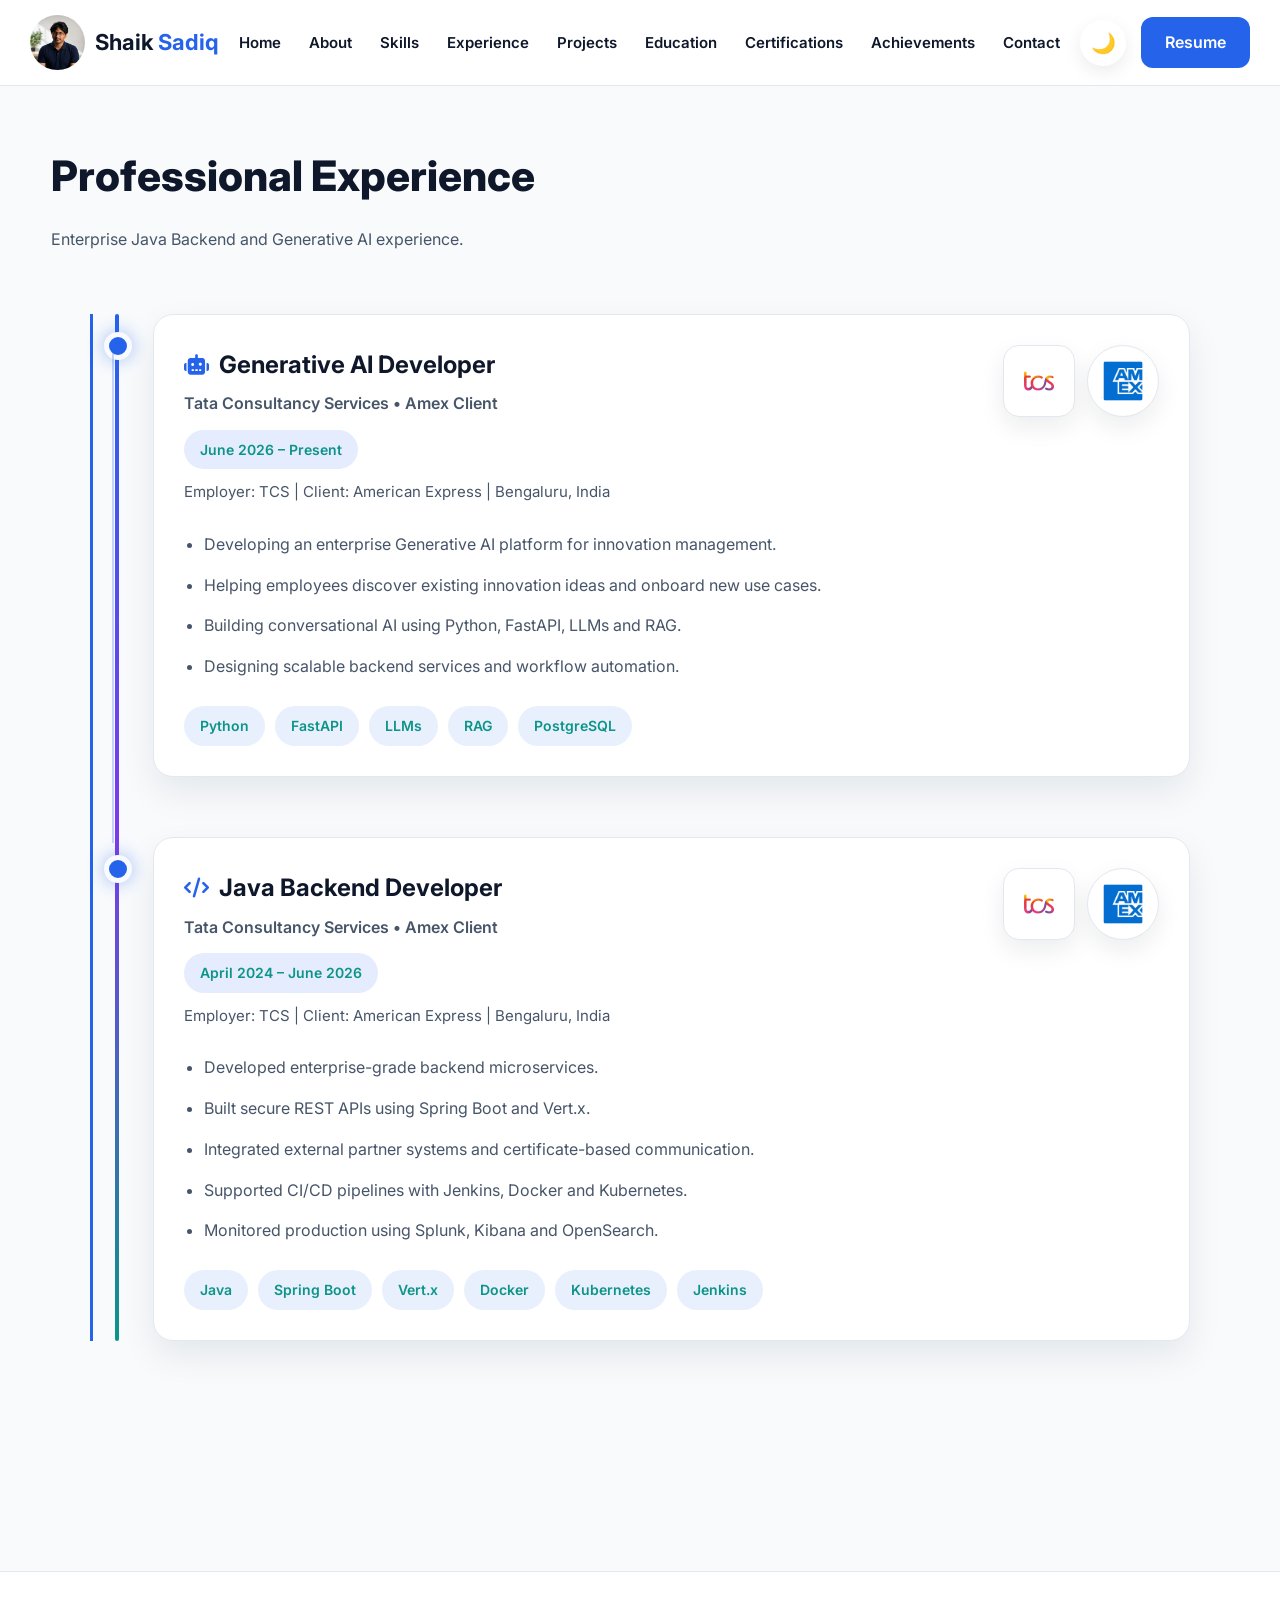
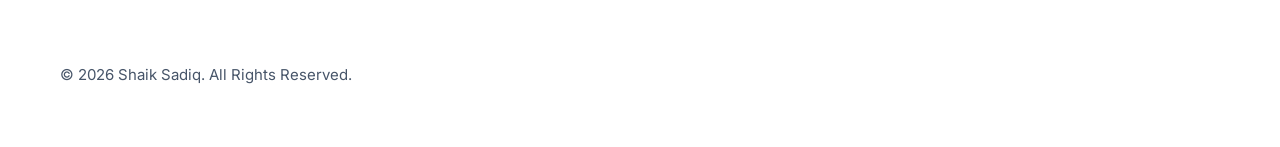
==== experience.html @ df725dfb "Add files via upload" ====
<!DOCTYPE html>
<html lang="en">
<head>
<meta charset="UTF-8">
<meta name="viewport" content="width=device-width, initial-scale=1.0">
<title>Experience | Shaik Sadiq</title>
<link rel="icon" type="image/svg+xml" href="assets/images/dev-favicon.svg">
<link rel="apple-touch-icon" href="assets/images/dev-favicon.svg">

<link rel="stylesheet" href="assets/css/style.css">
<link rel="stylesheet" href="assets/css/dark-theme.css">
<link rel="stylesheet" href="assets/css/light-theme.css">
<link rel="stylesheet" href="assets/css/navbar.css">
<link rel="stylesheet" href="assets/css/timeline.css">
<link rel="stylesheet" href="assets/css/footer.css">
<link rel="stylesheet" href="assets/css/buttons.css">
<link rel="stylesheet" href="assets/css/animations.css">
<link rel="stylesheet" href="assets/css/responsive.css">
<link rel="stylesheet" href="https://cdnjs.cloudflare.com/ajax/libs/font-awesome/6.7.2/css/all.min.css">
</head>
<body class="dark-theme">

<header>
<div class="nav-container">
<a href="index.html" class="logo">
<img src="assets/images/profile.png" alt="Shaik Sadiq">
<h2>Shaik <span>Sadiq</span></h2>
</a>

<ul class="nav-menu">
<li><a href="index.html">Home</a></li>
<li><a href="about.html">About</a></li>
<li><a href="skills.html">Skills</a></li>
<li><a href="experience.html" class="active">Experience</a></li>
<li><a href="projects.html">Projects</a></li>
<li><a href="education.html">Education</a></li>
<li><a href="certifications.html">Certifications</a></li>
<li><a href="achievements.html">Achievements</a></li>
<li><a href="contact.html">Contact</a></li>
</ul>

<div class="nav-right">
<button class="theme-toggle">☀️</button>
<a href="resume/Shaik_Sadiq_Resume.pdf" class="resume-btn">Resume</a>
<div class="menu-toggle"><i class="fa-solid fa-bars"></i></div>
</div>
</div>
</header>

<section style="padding-top:140px">
<div class="container">

<h1 class="section-title reveal">Professional Experience</h1>
<p class="section-subtitle reveal">Enterprise Java Backend and Generative AI experience.</p>

<div class="timeline">

<div class="timeline-item reveal">
<div class="timeline-card">

<div class="timeline-header">
<div>
<h2 class="timeline-title"><i class="fa-solid fa-robot"></i> Generative AI Developer</h2>
<p class="timeline-role">Tata Consultancy Services • Amex Client</p>
<span class="timeline-date">June 2026 – Present</span>
<p class="timeline-location">Employer: TCS | Client: American Express | Bengaluru, India</p>
</div>
<div class="timeline-logos">
<img src="assets/logos/tcs.png" class="timeline-logo" alt="TCS">
<img src="assets/logos/amex.png" class="timeline-logo timeline-logo--client" alt="American Express">
</div>
</div>

<div class="timeline-description">
<ul>
<li>Developing an enterprise Generative AI platform for innovation management.</li>
<li>Helping employees discover existing innovation ideas and onboard new use cases.</li>
<li>Building conversational AI using Python, FastAPI, LLMs and RAG.</li>
<li>Designing scalable backend services and workflow automation.</li>
</ul>
</div>

<div class="timeline-tech">
<span>Python</span><span>FastAPI</span><span>LLMs</span><span>RAG</span><span>PostgreSQL</span>
</div>

</div>
</div>

<div class="timeline-item reveal">
<div class="timeline-card">

<div class="timeline-header">
<div>
<h2 class="timeline-title"><i class="fa-solid fa-code"></i> Java Backend Developer</h2>
<p class="timeline-role">Tata Consultancy Services • Amex Client</p>
<span class="timeline-date">April 2024 – June 2026</span>
<p class="timeline-location">Employer: TCS | Client: American Express | Bengaluru, India</p>
</div>
<div class="timeline-logos">
<img src="assets/logos/tcs.png" class="timeline-logo" alt="TCS">
<img src="assets/logos/amex.png" class="timeline-logo timeline-logo--client" alt="American Express">
</div>
</div>

<div class="timeline-description">
<ul>
<li>Developed enterprise-grade backend microservices.</li>
<li>Built secure REST APIs using Spring Boot and Vert.x.</li>
<li>Integrated external partner systems and certificate-based communication.</li>
<li>Supported CI/CD pipelines with Jenkins, Docker and Kubernetes.</li>
<li>Monitored production using Splunk, Kibana and OpenSearch.</li>
</ul>
</div>

<div class="timeline-tech">
<span>Java</span><span>Spring Boot</span><span>Vert.x</span><span>Docker</span><span>Kubernetes</span><span>Jenkins</span>
</div>

</div>
</div>

</div>

</div>
</section>

<footer>
<div class="footer-container">
<div class="footer-bottom">
<p>© <span id="year"></span> Shaik Sadiq. All Rights Reserved.</p>
</div>
</div>
</footer>

<script src="assets/js/theme.js"></script>
<script src="assets/js/navbar.js"></script>
<script src="assets/js/animations.js"></script>
<script src="assets/js/script.js"></script>
</body>
</html>
---- assets/css/style.css ----
/* ==========================================================
   SHAIK SADIQ PORTFOLIO
   Main Stylesheet
   Author : Shaik Sadiq
========================================================== */

/* ===============================
   Google Fonts
================================== */
@import url('https://fonts.googleapis.com/css2?family=Inter:wght@300;400;500;600;700;800;900&display=swap');

/* ===============================
   Reset
================================== */

*{
    margin:0;
    padding:0;
    box-sizing:border-box;
}

html{
    scroll-behavior:smooth;
}

body{
    font-family:'Inter',sans-serif;
    background:#0f172a;
    color:#ffffff;
    line-height:1.7;
    transition:.4s ease;
}

/* ===============================
   Variables
================================== */

:root{

    --primary:#2563eb;
    --secondary:#7c3aed;
    --accent:#14b8a6;

    --bg:#0f172a;
    --bg2:#1e293b;
    --card:#1e293b;

    --white:#ffffff;
    --text:#cbd5e1;

    --border:#334155;

    --shadow:0 15px 35px rgba(0,0,0,.25);

    --radius:18px;

}

/* ===============================
   Scrollbar
================================== */

::-webkit-scrollbar{
    width:10px;
}

::-webkit-scrollbar-track{
    background:#111827;
}

::-webkit-scrollbar-thumb{
    background:var(--primary);
    border-radius:20px;
}

::-webkit-scrollbar-thumb:hover{
    background:#3b82f6;
}

/* ===============================
   Container
================================== */

.container{

    width:90%;
    max-width:1250px;
    margin:auto;

}

/* ===============================
   Section
================================== */

section{

    padding:90px 0;

}

.section-title{

    font-size:42px;
    font-weight:800;

    margin-bottom:15px;

    color:white;

}

.section-subtitle{

    color:var(--text);

    margin-bottom:45px;

}

/* ===============================
   Navbar
================================== */

header{

    position:fixed;

    width:100%;

    top:0;

    left:0;

    z-index:999;

    background:rgba(15,23,42,.85);

    backdrop-filter:blur(15px);

    border-bottom:1px solid rgba(255,255,255,.05);

}

nav{

    display:flex;

    justify-content:space-between;

    align-items:center;

    height:80px;

}

.logo{

    font-size:28px;

    font-weight:800;

    color:white;

}

.logo span{

    color:var(--primary);

}

nav ul{

    display:flex;

    list-style:none;

    gap:30px;

}

nav ul li a{

    color:white;

    text-decoration:none;

    font-weight:600;

    transition:.3s;

}

nav ul li a:hover{

    color:var(--primary);

}

/* ===============================
   Buttons
================================== */

.btn{

    display:inline-block;

    padding:14px 28px;

    background:var(--primary);

    color:white;

    text-decoration:none;

    border-radius:12px;

    transition:.35s;

    font-weight:600;

    cursor:pointer;

    border:none;

}

.btn:hover{

    transform:translateY(-4px);

    background:#1d4ed8;

    box-shadow:0 15px 35px rgba(37,99,235,.35);

}

.btn-outline{

    background:transparent;

    border:2px solid var(--primary);

}

.btn-outline:hover{

    background:var(--primary);

}

/* ===============================
   Hero
================================== */

/* Hero styles have been moved to assets/css/hero.css.
   This avoids duplicate .hero, .hero-image and .hero-text
   definitions overriding each other. */
/* ===============================
   Cards
================================== */

.grid{

    display:grid;

    grid-template-columns:repeat(auto-fit,minmax(280px,1fr));

    gap:30px;

}

.card{

    background:var(--card);

    padding:30px;

    border-radius:var(--radius);

    transition:.35s;

    border:1px solid rgba(255,255,255,.05);

}

.card:hover{

    transform:translateY(-10px);

    box-shadow:var(--shadow);

}

/* ===============================
   Skills
================================== */

.skill-card{

    text-align:center;

}

.skill-card img{

    width:65px;

    margin-bottom:18px;

}

.skill-card h3{

    margin-bottom:10px;

}

/* ===============================
   Timeline
================================== */

.timeline{

    border-left:3px solid var(--primary);

    padding-left:35px;

}

.timeline-item{

    margin-bottom:50px;

}

.timeline-item h3{

    margin-bottom:8px;

}

/* ===============================
   Forms
================================== */

input,
textarea{

    width:100%;

    padding:15px;

    border-radius:12px;

    border:1px solid var(--border);

    background:var(--bg2);

    color:white;

    margin-bottom:20px;

}

input:focus,
textarea:focus{

    outline:none;

    border-color:var(--primary);

}

/* ===============================
   Footer
================================== */

footer{

    background:#020617;

    text-align:center;

    padding:30px;

    color:var(--text);

}

/* ===============================
   Utility Classes
================================== */

.text-center{

    text-align:center;

}

.mt-20{

    margin-top:20px;

}

.mt-40{

    margin-top:40px;

}

.mb-20{

    margin-bottom:20px;

}

.mb-40{

    margin-bottom:40px;

}

/* ===============================
   Responsive
================================== */

@media(max-width:992px){

.hero{

flex-direction:column-reverse;

text-align:center;

padding-top:130px;

}

.hero-image img{

width:300px;

}

.hero-text h1{

font-size:46px;

}

nav ul{

gap:15px;

}

}

@media(max-width:768px){

.section-title{

font-size:34px;

}

.hero-text h1{

font-size:38px;

}

.hero-text h2{

font-size:22px;

}

nav{

flex-direction:column;

height:auto;

padding:15px;

}

nav ul{

margin-top:15px;

flex-wrap:wrap;

justify-content:center;

}

.btn{

display:block;

margin-bottom:15px;

text-align:center;

}

}
---- assets/css/dark-theme.css ----
/* ==========================================================
   DARK THEME
   File : dark-theme.css
========================================================== */

body.dark-theme {

    --primary: #3B82F6;
    --secondary: #8B5CF6;
    --accent: #14B8A6;

    --bg: #020617;
    --bg-secondary: #0F172A;
    --bg-tertiary: #1E293B;

    --card: #111827;
    --card-hover: #1E293B;

    --text: #F8FAFC;
    --text-light: #CBD5E1;
    --text-muted: #94A3B8;

    --border: #334155;

    --shadow: 0 15px 35px rgba(0,0,0,.45);

    --navbar: rgba(2,6,23,.92);

    background: var(--bg);
    color: var(--text);

    transition: background .4s ease,
                color .4s ease;
}

/* ===========================
   Header
=========================== */

body.dark-theme header{

    background:var(--navbar);

    border-bottom:1px solid rgba(255,255,255,.05);

}

/* ===========================
   Navigation
=========================== */

body.dark-theme nav a{

    color:var(--text);

}

body.dark-theme nav a:hover{

    color:var(--primary);

}

/* ===========================
   Hero
=========================== */

body.dark-theme .hero{

    background:
    radial-gradient(circle at top right,#1e3a8a22 0%,transparent 45%),
    radial-gradient(circle at bottom left,#7c3aed22 0%,transparent 40%),
    var(--bg);

}

body.dark-theme .hero h1{

    color:white;

}

body.dark-theme .hero h2{

    color:var(--primary);

}

body.dark-theme .hero p{

    color:var(--text-light);

}

/* ===========================
   Cards
=========================== */

body.dark-theme .card{

    background:var(--card);

    border:1px solid rgba(255,255,255,.05);

    box-shadow:var(--shadow);

}

body.dark-theme .card:hover{

    background:var(--card-hover);

    border-color:var(--primary);

}

/* ===========================
   Skills
=========================== */

body.dark-theme .skill-card{

    background:var(--card);

}

body.dark-theme .skill-card h3{

    color:white;

}

body.dark-theme .skill-card p{

    color:var(--text-light);

}

/* ===========================
   Timeline
=========================== */

body.dark-theme .timeline{

    border-left:3px solid var(--primary);

}

body.dark-theme .timeline-item{

    background:transparent;

}

body.dark-theme .timeline-item h3{

    color:white;

}

body.dark-theme .timeline-item span{

    color:var(--accent);

}

body.dark-theme .timeline-item p{

    color:var(--text-light);

}

/* ===========================
   Forms
=========================== */

body.dark-theme input,
body.dark-theme textarea{

    background:var(--bg-secondary);

    border:1px solid var(--border);

    color:white;

}

body.dark-theme input::placeholder,
body.dark-theme textarea::placeholder{

    color:var(--text-muted);

}

body.dark-theme input:focus,
body.dark-theme textarea:focus{

    border-color:var(--primary);

    box-shadow:0 0 15px rgba(59,130,246,.25);

}

/* ===========================
   Buttons
=========================== */

body.dark-theme .btn{

    background:var(--primary);

    color:white;

}

body.dark-theme .btn:hover{

    background:#2563EB;

}

body.dark-theme .btn-outline{

    background:transparent;

    border:2px solid var(--primary);

    color:white;

}

body.dark-theme .btn-outline:hover{

    background:var(--primary);

}

/* ===========================
   Footer
=========================== */

body.dark-theme footer{

    background:#010409;

    border-top:1px solid rgba(255,255,255,.05);

    color:var(--text-muted);

}

/* ===========================
   Scrollbar
=========================== */

body.dark-theme ::-webkit-scrollbar{

    width:10px;

}

body.dark-theme ::-webkit-scrollbar-track{

    background:#0F172A;

}

body.dark-theme ::-webkit-scrollbar-thumb{

    background:var(--primary);

    border-radius:20px;

}

body.dark-theme ::-webkit-scrollbar-thumb:hover{

    background:#60A5FA;

}

/* ===========================
   Selection
=========================== */

body.dark-theme ::selection{

    background:#2563EB;

    color:white;

}

/* ===========================
   Smooth Transitions
=========================== */

body.dark-theme,
body.dark-theme header,
body.dark-theme .card,
body.dark-theme footer,
body.dark-theme input,
body.dark-theme textarea,
body.dark-theme .btn{

    transition:all .35s ease;

}
---- assets/css/light-theme.css ----
/* ==========================================================
   LIGHT THEME
   File : light-theme.css
========================================================== */

body.light-theme {

    --primary: #2563EB;
    --secondary: #7C3AED;
    --accent: #0D9488;

    --bg: #F8FAFC;
    --bg-secondary: #FFFFFF;
    --bg-tertiary: #F1F5F9;

    --card: #FFFFFF;
    --card-hover: #F8FAFC;

    --text: #0F172A;
    --text-light: #475569;
    --text-muted: #64748B;

    --border: #E2E8F0;

    --shadow: 0 15px 35px rgba(15,23,42,.08);

    --navbar: rgba(255,255,255,.92);

    background: var(--bg);
    color: var(--text);

    transition: background .4s ease,
                color .4s ease;
}

/* ===========================
   Header
=========================== */

body.light-theme header{

    background: var(--navbar);

    backdrop-filter: blur(15px);

    border-bottom:1px solid var(--border);

}

/* ===========================
   Logo
=========================== */

body.light-theme .logo{

    color: var(--text);

}

body.light-theme .logo span{

    color: var(--primary);

}

/* ===========================
   Navigation
=========================== */

body.light-theme nav a{

    color: var(--text);

}

body.light-theme nav a:hover{

    color: var(--primary);

}

/* ===========================
   Hero
=========================== */

body.light-theme .hero{

    background:
    radial-gradient(circle at top right,#DBEAFE 0%,transparent 45%),
    radial-gradient(circle at bottom left,#EDE9FE 0%,transparent 40%),
    var(--bg);

}

body.light-theme .hero h1{

    color: var(--text);

}

body.light-theme .hero h2{

    color: var(--primary);

}

body.light-theme .hero p{

    color: var(--text-light);

}

/* ===========================
   Sections
=========================== */

body.light-theme section{

    background: transparent;

}

body.light-theme .section-title{

    color: var(--text);

}

body.light-theme .section-subtitle{

    color: var(--text-light);

}

/* ===========================
   Cards
=========================== */

body.light-theme .card{

    background: var(--card);

    border:1px solid var(--border);

    box-shadow: var(--shadow);

}

body.light-theme .card:hover{

    background: var(--card-hover);

    border-color: var(--primary);

    transform: translateY(-8px);

}

/* ===========================
   Skills
=========================== */

body.light-theme .skill-card{

    background: var(--card);

}

body.light-theme .skill-card h3{

    color: var(--text);

}

body.light-theme .skill-card p{

    color: var(--text-light);

}

/* ===========================
   Timeline
=========================== */

body.light-theme .timeline{

    border-left:3px solid var(--primary);

}

body.light-theme .timeline-item h3{

    color: var(--text);

}

body.light-theme .timeline-item span{

    color: var(--accent);

}

body.light-theme .timeline-item p{

    color: var(--text-light);

}

/* ===========================
   Buttons
=========================== */

body.light-theme .btn{

    background: var(--primary);

    color: white;

}

body.light-theme .btn:hover{

    background:#1D4ED8;

}

body.light-theme .btn-outline{

    background: transparent;

    border:2px solid var(--primary);

    color: var(--primary);

}

body.light-theme .btn-outline:hover{

    background: var(--primary);

    color: white;

}

/* ===========================
   Forms
=========================== */

body.light-theme input,
body.light-theme textarea{

    background:white;

    color: var(--text);

    border:1px solid var(--border);

}

body.light-theme input::placeholder,
body.light-theme textarea::placeholder{

    color: var(--text-muted);

}

body.light-theme input:focus,
body.light-theme textarea:focus{

    border-color: var(--primary);

    box-shadow:0 0 12px rgba(37,99,235,.15);

    outline:none;

}

/* ===========================
   Footer
=========================== */

body.light-theme footer{

    background:white;

    border-top:1px solid var(--border);

    color: var(--text-light);

}

/* ===========================
   Links
=========================== */

body.light-theme a{

    color: var(--primary);

}

body.light-theme a:hover{

    color:#1D4ED8;

}

/* ===========================
   Scrollbar
=========================== */

body.light-theme ::-webkit-scrollbar{

    width:10px;

}

body.light-theme ::-webkit-scrollbar-track{

    background:#E2E8F0;

}

body.light-theme ::-webkit-scrollbar-thumb{

    background: var(--primary);

    border-radius:20px;

}

body.light-theme ::-webkit-scrollbar-thumb:hover{

    background:#1D4ED8;

}

/* ===========================
   Selection
=========================== */

body.light-theme ::selection{

    background:#2563EB;

    color:white;

}

/* ===========================
   Smooth Transition
=========================== */

body.light-theme,
body.light-theme header,
body.light-theme .card,
body.light-theme footer,
body.light-theme .btn,
body.light-theme input,
body.light-theme textarea{

    transition: all .35s ease;

}
---- assets/css/navbar.css ----
/* ==========================================================
   NAVBAR.CSS
   Shaik Sadiq Portfolio
========================================================== */

/* ==========================
   Header
========================== */

header{

    position:fixed;

    top:0;
    left:0;

    width:100%;

    z-index:1000;

    background:rgba(15,23,42,.75);

    backdrop-filter:blur(18px);

    -webkit-backdrop-filter:blur(18px);

    border-bottom:1px solid rgba(255,255,255,.08);

    transition:.35s ease;

}

/* Added by JS while scrolling */

header.scrolled{

    background:rgba(2,6,23,.95);

    box-shadow:0 10px 25px rgba(0,0,0,.15);

}

/* ==========================
   Navigation Container
========================== */

.nav-container{
    max-width:1400px;
    margin:auto;
    display:flex;
    align-items:center;
    justify-content:space-between;
    gap:20px;
    padding:15px 30px;
}

/* ==========================
   Logo
========================== */

.logo{

    display:flex;

    align-items:center;

    gap:10px;

    text-decoration:none;

}

.logo img{

    width:55px;

    height:55px;

    border-radius:50%;

}

.logo h2{

    font-size:22px;

}

.logo span{

    color:var(--primary);

}

.logo:hover{

    transform:scale(1.03);

}

/* ==========================
   Navigation Menu
========================== */

.nav-menu{
    display:flex;
    align-items:center;
    gap:28px;
    list-style:none;
    margin-left:auto;
    flex-wrap:nowrap;
}

.nav-menu li{

    position:relative;

}

.nav-menu li a{

    color:var(--text);

    text-decoration:none;

    font-size:15px;

    font-weight:600;

    transition:.3s;

    padding:8px 0;

}

/* Hover */

.nav-menu li a:hover{

    color:var(--primary);

}

/* Animated Underline */

.nav-menu li a::after{

    content:"";

    position:absolute;

    left:0;

    bottom:-6px;

    width:0;

    height:3px;

    border-radius:10px;

    background:var(--primary);

    transition:.35s;

}

.nav-menu li a:hover::after,

.nav-menu li a.active::after{

    width:100%;

}

.nav-menu li a.active{

    color:var(--primary);

}

/* ==========================
   Right Side
========================== */

.nav-right{
    display:flex;
    align-items:center;
    gap:15px;
    flex-shrink:0;
}

/* ==========================
   Theme Button
========================== */

.theme-toggle{

    width:46px;

    height:46px;

    border-radius:50%;

    border:none;

    background:var(--card);

    color:var(--primary);

    cursor:pointer;

    font-size:20px;

    transition:.3s;

    box-shadow:0 6px 18px rgba(0,0,0,.08);

}

.theme-toggle:hover{

    transform:rotate(180deg);

    background:var(--primary);

    color:#fff;

}

/* ==========================
   Resume Button
========================== */

.resume-btn{

    display:inline-flex;

    align-items:center;

    justify-content:center;

    padding:12px 24px;

    border-radius:12px;

    background:#2563EB;

    color:#ffffff !important;

    text-decoration:none;

    font-weight:600;

    border:none;

}

.resume-btn:hover{

    background:#1D4ED8;

    color:#ffffff !important;

}

/* ==========================
   Mobile Menu Icon
========================== */

.menu-toggle{

    display:none;

    cursor:pointer;

    font-size:28px;

    color:var(--text);

    transition:transform .3s ease, color .3s ease;

}

.menu-toggle.active{

    color:var(--primary);

    transform:rotate(90deg);

}

/* ==========================
   Responsive
========================== */

@media(max-width:992px){

.nav-menu{

    position:fixed;

    top:80px;

    right:-100%;

    width:280px;

    height:calc(100vh - 80px);

    background:var(--card);

    flex-direction:column;

    justify-content:flex-start;

    align-items:flex-start;

    padding:40px 25px;

    gap:25px;

    transition:.4s ease;

    box-shadow:-10px 0 25px rgba(0,0,0,.15);

}

.nav-menu.active{

    right:0;

}

.menu-toggle{

    display:block;

}

.resume-btn{

    display:none;

}

}

/* ==========================
   Mobile Small Devices
========================== */

@media(max-width:576px){

.nav-container{

    padding:0 18px;

}

.logo h2{

    font-size:22px;

}

.logo img{

    width:40px;

    height:40px;

}

.theme-toggle{

    width:42px;

    height:42px;

}

}

/* ==========================
   Smooth Animation
========================== */

.nav-menu li,
.logo,
.resume-btn,
.theme-toggle{

    transition:all .3s ease;

}
---- assets/css/timeline.css ----
/* ==========================================================
   TIMELINE.CSS
   Shaik Sadiq Portfolio
========================================================== */

/* ===========================
   Timeline Container
=========================== */

.timeline {

    position: relative;

    max-width: 1100px;

    margin: 60px auto;

    padding-left: 60px;

}

/* Vertical Line */

.timeline::before {

    content: "";

    position: absolute;

    left: 22px;

    top: 0;

    width: 4px;

    height: 100%;

    background: linear-gradient(
        to bottom,
        var(--primary),
        var(--secondary),
        var(--accent)
    );

    border-radius: 20px;

}

/* ===========================
   Timeline Item
=========================== */

.timeline-item {

    position: relative;

    margin-bottom: 60px;

}

/* Timeline Circle */

.timeline-item::before {

    content: "";

    position: absolute;

    left: -49px;

    top: 18px;

    width: 18px;

    height: 18px;

    border-radius: 50%;

    background: var(--primary);

    border: 5px solid var(--bg);

    box-shadow: 0 0 18px rgba(37,99,235,.4);

}

/* ===========================
   Card
=========================== */

.timeline-card {

    background: var(--card);

    border: 1px solid var(--border);

    border-radius: 20px;

    padding: 30px;

    transition: .35s ease;

    box-shadow: var(--shadow);

}

.timeline-card:hover {

    transform: translateY(-8px);

    border-color: var(--primary);

}

/* ===========================
   Header
=========================== */

.timeline-header {

    display: flex;

    align-items: flex-start;
    justify-content: space-between;

    gap: 20px;

    margin-bottom: 20px;

}

/* Logos */

.timeline-logos {

    display: flex;

    align-items: center;

    gap: 12px;

    flex-wrap: wrap;

    justify-content: flex-end;

}

.timeline-logo {

    width: 72px;

    height: 72px;

    object-fit: contain;

    background: #fff;

    border-radius: 16px;

    padding: 10px;

    border: 1px solid var(--border);

    box-shadow: 0 10px 24px rgba(15, 23, 42, 0.08);

}

.timeline-logo--client {

    border-radius: 50%;

    padding: 8px;

}

/* Header Brand */

.timeline-header-brand {

    display: flex;
    align-items: center;
    gap: 16px;
    flex: 1;

}

.timeline-logo-badge {

    display: inline-flex;
    align-items: center;
    justify-content: center;

    width: 56px;
    height: 56px;

    border-radius: 16px;
    background: linear-gradient(135deg, var(--primary), var(--secondary));
    color: white;
    font-size: 24px;
    box-shadow: 0 10px 24px rgba(37, 99, 235, 0.18);
    flex-shrink: 0;

}

.timeline-header-content {

    display: flex;
    flex-direction: column;
    gap: 4px;

}

.timeline-badges {

    display: flex;
    flex-direction: column;
    align-items: flex-end;
    gap: 8px;
    flex-shrink: 0;

}

.timeline-stat {

    display: inline-block;
    padding: 8px 12px;
    border-radius: 999px;
    background: rgba(148, 163, 184, 0.16);
    color: var(--text-light);
    font-size: 13px;
    font-weight: 600;

}

.timeline-stat--highlight {

    background: rgba(37, 99, 235, 0.14);
    color: var(--primary);
    font-weight: 700;

}

/* Title */

.timeline-title {

    display: flex;
    align-items: center;
    gap: 10px;

    font-size: 24px;

    font-weight: 700;

    color: var(--text);

}

.timeline-title i {

    color: var(--primary);

    font-size: 20px;

}

/* Role */

.timeline-role {

    color: var(--primary);

    font-weight: 600;

    margin-top: 5px;

}

/* Duration */

.timeline-date {

    display: inline-block;

    margin-top: 12px;

    padding: 8px 16px;

    border-radius: 30px;

    background: rgba(37,99,235,.12);

    color: var(--primary);

    font-size: 14px;

    font-weight: 600;

}

/* Location */

.timeline-location {

    margin-top: 10px;

    color: var(--text-light);

    font-size: 15px;

}

/* ===========================
   Description
=========================== */

.timeline-description {

    margin-top: 25px;

}

.timeline-description ul {

    padding-left: 20px;

}

.timeline-description li {

    margin-bottom: 12px;

    color: var(--text-light);

    line-height: 1.8;

}

/* ===========================
   Technologies
=========================== */

.timeline-tech {

    display: flex;

    flex-wrap: wrap;

    gap: 10px;

    margin-top: 25px;

}

.timeline-tech span {

    padding: 8px 16px;

    border-radius: 50px;

    background: rgba(37,99,235,.10);

    color: var(--primary);

    font-size: 14px;

    font-weight: 600;

}

/* ===========================
   Achievement Badge
=========================== */

.timeline-badge {

    display: inline-block;

    margin-top: 20px;

    padding: 10px 18px;

    background: linear-gradient(
        90deg,
        var(--primary),
        var(--secondary)
    );

    color: white;

    border-radius: 30px;

    font-size: 14px;

    font-weight: 600;

}

/* ===========================
   Connector Animation
=========================== */

.timeline-item::after {

    content: "";

    position: absolute;

    left: -41px;

    top: 36px;

    width: 2px;

    height: calc(100% + 30px);

    background: rgba(37,99,235,.25);

}

.timeline-item:last-child::after {

    display: none;

}

/* ===========================
   Hover Animation
=========================== */

.timeline-card:hover .timeline-logo {

    transform: scale(1.08);

    transition: .3s;

}

/* ===========================
   Fade Animation
=========================== */

.timeline-item {

    animation: timelineFade .8s ease;

}

@keyframes timelineFade {

    from {

        opacity: 0;

        transform: translateY(50px);

    }

    to {

        opacity: 1;

        transform: translateY(0);

    }

}

/* ===========================
   Responsive
=========================== */

@media(max-width:992px){

.timeline{

padding-left:45px;

}

.timeline-header{

flex-direction:column;

align-items:flex-start;

}

.timeline-logo{

width:60px;

height:60px;

}

}

@media(max-width:768px){

.timeline{

padding-left:35px;

}

.timeline::before{

left:14px;

}

.timeline-item::before{

left:-28px;

}

.timeline-item::after{

left:-20px;

}

.timeline-card{

padding:22px;

}

.timeline-title{

font-size:20px;

}

.timeline-tech{

justify-content:flex-start;

}

}

@media(max-width:480px){

.timeline{

padding-left:25px;

}

.timeline::before{

left:10px;

}

.timeline-item::before{

left:-22px;

width:15px;

height:15px;

}

.timeline-item::after{

left:-15px;

}

.timeline-card{

padding:18px;

}

.timeline-logo{

width:50px;

height:50px;

}

.timeline-title{

font-size:18px;

}

.timeline-date{

font-size:13px;

}

.timeline-tech span{

font-size:12px;

padding:6px 12px;

}

}
---- assets/css/footer.css ----
/* ==========================================================
   FOOTER.CSS
   Shaik Sadiq Portfolio
========================================================== */

/* ===========================
   Footer
=========================== */

footer{

    background:var(--bg-secondary);

    border-top:1px solid var(--border);

    margin-top:80px;

}

/* ===========================
   Container
=========================== */

.footer-container{

    max-width:1300px;

    margin:auto;

    padding:60px 30px 30px;

}

/* ===========================
   Grid
=========================== */

.footer-grid{

    display:grid;

    grid-template-columns:2fr 1fr 1fr 1.5fr;

    gap:40px;

}

/* ===========================
   Logo
=========================== */

.footer-logo{

    font-size:30px;

    font-weight:800;

    color:var(--text);

    margin-bottom:18px;

}

.footer-logo span{

    color:var(--primary);

}

.footer-description{

    color:var(--text-light);

    line-height:1.8;

    margin-bottom:25px;

}

/* ===========================
   Headings
=========================== */

.footer-title{

    font-size:20px;

    color:var(--text);

    margin-bottom:22px;

    font-weight:700;

}

/* ===========================
   Links
=========================== */

.footer-links{

    list-style:none;

}

.footer-links li{

    margin-bottom:14px;

}

.footer-links li a{

    color:var(--text-light);

    text-decoration:none;

    transition:.3s;

}

.footer-links li a:hover{

    color:var(--primary);

    padding-left:8px;

}

/* ===========================
   Contact
=========================== */

.footer-contact{

    list-style:none;

}

.footer-contact li{

    display:flex;

    align-items:center;

    gap:12px;

    margin-bottom:16px;

    color:var(--text-light);

}

.footer-contact i{

    color:var(--primary);

    font-size:18px;

}

/* ===========================
   Social Icons
=========================== */

.footer-social{

    display:flex;

    gap:15px;

    margin-top:20px;

}

.footer-social a{

    width:46px;

    height:46px;

    display:flex;

    align-items:center;

    justify-content:center;

    text-decoration:none;

    border-radius:50%;

    background:var(--card);

    color:var(--primary);

    transition:.35s;

    font-size:18px;

    border:1px solid var(--border);

}

.footer-social a:hover{

    background:var(--primary);

    color:#fff;

    transform:translateY(-6px);

    box-shadow:0 10px 20px rgba(37,99,235,.30);

}

/* ===========================
   Divider
=========================== */

.footer-divider{

    margin:45px 0 25px;

    border-top:1px solid var(--border);

}

/* ===========================
   Bottom
=========================== */

.footer-bottom{

    display:flex;

    justify-content:space-between;

    align-items:center;

    flex-wrap:wrap;

    gap:15px;

}

.footer-bottom p{

    color:var(--text-light);

    font-size:15px;

}

/* ===========================
   Footer Buttons
=========================== */

.footer-bottom a{

    color:var(--primary);

    text-decoration:none;

    font-weight:600;

}

.footer-bottom a:hover{

    text-decoration:underline;

}

/* ===========================
   Back To Top
=========================== */

.back-to-top{

    position:fixed;

    right:30px;

    bottom:30px;

    width:52px;

    height:52px;

    display:flex;

    align-items:center;

    justify-content:center;

    border-radius:50%;

    background:var(--primary);

    color:#fff;

    text-decoration:none;

    font-size:22px;

    box-shadow:0 10px 25px rgba(37,99,235,.30);

    transition:.35s;

    z-index:999;

}

.back-to-top:hover{

    transform:translateY(-6px);

    background:#1D4ED8;

}

/* ===========================
   Newsletter (Optional)
=========================== */

.footer-newsletter{

    display:flex;

    margin-top:15px;

}

.footer-newsletter input{

    flex:1;

    padding:12px;

    border:1px solid var(--border);

    border-radius:8px 0 0 8px;

    background:var(--card);

    color:var(--text);

}

.footer-newsletter button{

    border:none;

    background:var(--primary);

    color:#fff;

    padding:0 20px;

    cursor:pointer;

    border-radius:0 8px 8px 0;

    transition:.3s;

}

.footer-newsletter button:hover{

    background:#1D4ED8;

}

/* ===========================
   Responsive
=========================== */

@media(max-width:992px){

.footer-grid{

grid-template-columns:repeat(2,1fr);

}

}

@media(max-width:768px){

.footer-grid{

grid-template-columns:1fr;

text-align:center;

}

.footer-social{

justify-content:center;

}

.footer-contact li{

justify-content:center;

}

.footer-bottom{

flex-direction:column;

text-align:center;

}

.back-to-top{

right:20px;

bottom:20px;

width:48px;

height:48px;

}

}

@media(max-width:480px){

.footer-container{

padding:50px 20px 25px;

}

.footer-logo{

font-size:24px;

}

.footer-title{

font-size:18px;

}

.footer-description{

font-size:15px;

}

}
---- assets/css/buttons.css ----
/* ==========================================================
   BUTTONS.CSS
   Shaik Sadiq Portfolio
========================================================== */

/* ==============================
   Common Button
================================ */

.btn{

    display:inline-flex;

    align-items:center;

    justify-content:center;

    gap:10px;

    padding:14px 30px;

    border:none;

    border-radius:12px;

    cursor:pointer;

    text-decoration:none;

    font-size:16px;

    font-weight:600;

    transition:all .35s ease;

    overflow:hidden;

    position:relative;

}

/* ==============================
   Primary Button
================================ */

.btn-primary{

    background:var(--primary);

    color:#fff;

}

.btn-primary:hover{

    background:#1D4ED8;

    transform:translateY(-4px);

    box-shadow:0 15px 35px rgba(37,99,235,.35);

}

/* ==============================
   Secondary Button
================================ */

.btn-secondary{

    background:var(--secondary);

    color:#fff;

}

.btn-secondary:hover{

    background:#6D28D9;

    transform:translateY(-4px);

}

/* ==============================
   Outline Button
================================ */

.btn-outline{

    background:transparent;

    color:var(--primary);

    border:2px solid var(--primary);

}

.btn-outline:hover{

    background:var(--primary);

    color:#fff;

}

/* ==============================
   Ghost Button
================================ */

.btn-ghost{

    background:transparent;

    color:var(--text);

}

.btn-ghost:hover{

    background:rgba(37,99,235,.10);

}

/* ==============================
   Success Button
================================ */

.btn-success{

    background:#16A34A;

    color:#fff;

}

.btn-success:hover{

    background:#15803D;

}

/* ==============================
   Danger Button
================================ */

.btn-danger{

    background:#DC2626;

    color:#fff;

}

.btn-danger:hover{

    background:#B91C1C;

}

/* ==============================
   Download Button
================================ */

.btn-download{

    background:linear-gradient(
        135deg,
        var(--primary),
        var(--secondary)
    );

    color:#fff;

}

.btn-download:hover{

    transform:translateY(-5px);

    box-shadow:0 18px 35px rgba(37,99,235,.30);

}

/* ==============================
   Hire Me Button
================================ */

.btn-hire{

    background:#14B8A6;

    color:#fff;

}

.btn-hire:hover{

    background:#0D9488;

}

/* ==============================
   Small Button
================================ */

.btn-sm{

    padding:10px 18px;

    font-size:14px;

}

/* ==============================
   Large Button
================================ */

.btn-lg{

    padding:18px 38px;

    font-size:18px;

}

/* ==============================
   Rounded Button
================================ */

.btn-round{

    border-radius:50px;

}

/* ==============================
   Icon Button
================================ */

.btn-icon{

    width:55px;

    height:55px;

    padding:0;

    border-radius:50%;

    font-size:20px;

}

/* ==============================
   Ripple Effect
================================ */

.btn::after{

    content:"";

    position:absolute;

    left:50%;

    top:50%;

    width:0;

    height:0;

    border-radius:50%;

    background:rgba(255,255,255,.25);

    transform:translate(-50%,-50%);

    transition:.6s;

}

.btn:hover::after{

    width:320px;

    height:320px;

}

/* ==============================
   Shine Effect
================================ */

.btn::before{

    content:"";

    position:absolute;

    top:0;

    left:-120%;

    width:50%;

    height:100%;

    background:rgba(255,255,255,.25);

    transform:skewX(-25deg);

}

.btn:hover::before{

    animation:shine .8s;

}

@keyframes shine{

    100%{

        left:150%;

    }

}

/* ==============================
   Disabled
================================ */

.btn:disabled{

    opacity:.6;

    cursor:not-allowed;

    transform:none;

    box-shadow:none;

}

/* ==============================
   Button Group
================================ */

.button-group{

    display:flex;

    gap:18px;

    flex-wrap:wrap;

}

/* ==============================
   Full Width Button
================================ */

.btn-block{

    width:100%;

}

/* ==============================
   Loading Button
================================ */

.btn-loading{

    pointer-events:none;

    opacity:.8;

}

.btn-loading::before{

    content:"";

    width:18px;

    height:18px;

    border:2px solid rgba(255,255,255,.4);

    border-top:2px solid #fff;

    border-radius:50%;

    animation:spin 1s linear infinite;

}

@keyframes spin{

    from{

        transform:rotate(0deg);

    }

    to{

        transform:rotate(360deg);

    }

}

/* ==============================
   Floating Action Button
================================ */

.fab{

    position:fixed;

    right:30px;

    bottom:30px;

    width:60px;

    height:60px;

    border-radius:50%;

    background:var(--primary);

    color:#fff;

    display:flex;

    align-items:center;

    justify-content:center;

    text-decoration:none;

    font-size:24px;

    box-shadow:0 12px 30px rgba(37,99,235,.35);

    transition:.35s;

    z-index:999;

}

.fab:hover{

    transform:translateY(-6px) rotate(15deg);

}

/* ==============================
   Responsive
================================ */

@media(max-width:768px){

.button-group{

    flex-direction:column;

}

.btn{

    width:100%;

}

.btn-icon{

    width:50px;

    height:50px;

}

.fab{

    position:fixed;

    right:30px;

    bottom:80px;

    width:60px;

    height:60px;

    z-index:999;

}

}
---- assets/css/animations.css ----
/* ==========================================================
   ANIMATIONS.CSS
   Shaik Sadiq Portfolio
========================================================== */

/* ==========================================
   Fade Animations
========================================== */

.fade-in{
    animation:fadeIn .8s ease forwards;
}

.fade-up{
    animation:fadeUp .8s ease forwards;
}

.fade-down{
    animation:fadeDown .8s ease forwards;
}

.fade-left{
    animation:fadeLeft .8s ease forwards;
}

.fade-right{
    animation:fadeRight .8s ease forwards;
}

@keyframes fadeIn{

    from{
        opacity:0;
    }

    to{
        opacity:1;
    }

}

@keyframes fadeUp{

    from{
        opacity:0;
        transform:translateY(60px);
    }

    to{
        opacity:1;
        transform:translateY(0);
    }

}

@keyframes fadeDown{

    from{
        opacity:0;
        transform:translateY(-60px);
    }

    to{
        opacity:1;
        transform:translateY(0);
    }

}

@keyframes fadeLeft{

    from{
        opacity:0;
        transform:translateX(-60px);
    }

    to{
        opacity:1;
        transform:translateX(0);
    }

}

@keyframes fadeRight{

    from{
        opacity:0;
        transform:translateX(60px);
    }

    to{
        opacity:1;
        transform:translateX(0);
    }

}

/* ==========================================
   Zoom
========================================== */

.zoom-in{

    animation:zoomIn .7s ease forwards;

}

.zoom-out{

    animation:zoomOut .7s ease forwards;

}

@keyframes zoomIn{

from{

opacity:0;

transform:scale(.7);

}

to{

opacity:1;

transform:scale(1);

}

}

@keyframes zoomOut{

from{

opacity:0;

transform:scale(1.2);

}

to{

opacity:1;

transform:scale(1);

}

}

/* ==========================================
   Floating
========================================== */

.float{

animation:float 4s ease-in-out infinite;

}

@keyframes float{

0%{

transform:translateY(0);

}

50%{

transform:translateY(-15px);

}

100%{

transform:translateY(0);

}

}

/* ==========================================
   Bounce
========================================== */

.bounce{

animation:bounce 2s infinite;

}

@keyframes bounce{

0%,20%,50%,80%,100%{

transform:translateY(0);

}

40%{

transform:translateY(-15px);

}

60%{

transform:translateY(-8px);

}

}

/* ==========================================
   Pulse
========================================== */

.pulse{

animation:pulse 2s infinite;

}

@keyframes pulse{

0%{

transform:scale(1);

}

50%{

transform:scale(1.08);

}

100%{

transform:scale(1);

}

}

/* ==========================================
   Glow
========================================== */

.glow{

animation:glow 2.5s infinite;

}

@keyframes glow{

0%{

box-shadow:0 0 0 rgba(37,99,235,.25);

}

50%{

box-shadow:
0 0 20px rgba(37,99,235,.55),
0 0 40px rgba(37,99,235,.30);

}

100%{

box-shadow:0 0 0 rgba(37,99,235,.25);

}

}

/* ==========================================
   Rotate
========================================== */

.rotate{

animation:rotate 15s linear infinite;

}

@keyframes rotate{

from{

transform:rotate(0deg);

}

to{

transform:rotate(360deg);

}

}

/* ==========================================
   Shake
========================================== */

.shake:hover{

animation:shake .5s;

}

@keyframes shake{

0%{transform:translateX(0);}

20%{transform:translateX(-5px);}

40%{transform:translateX(5px);}

60%{transform:translateX(-5px);}

80%{transform:translateX(5px);}

100%{transform:translateX(0);}

}

/* ==========================================
   Flip
========================================== */

.flip:hover{

animation:flip .8s;

}

@keyframes flip{

from{

transform:rotateY(0deg);

}

to{

transform:rotateY(360deg);

}

}

/* ==========================================
   Gradient Animation
========================================== */

.gradient-text{

background:linear-gradient(
90deg,
#2563EB,
#7C3AED,
#14B8A6,
#2563EB
);

background-size:300%;

-webkit-background-clip:text;

-webkit-text-fill-color:transparent;

animation:gradientMove 6s linear infinite;

}

@keyframes gradientMove{

0%{

background-position:0%;

}

100%{

background-position:300%;

}

}

/* ==========================================
   Typing Cursor
========================================== */

.typing{

overflow:hidden;

white-space:nowrap;

border-right:3px solid var(--primary);

animation:

typing 4s steps(35,end),

cursor .8s infinite;

}

@keyframes typing{

from{

width:0;

}

to{

width:100%;

}

}

@keyframes cursor{

50%{

border-color:transparent;

}

}

/* ==========================================
   Ripple Effect
========================================== */

.ripple{

position:relative;

overflow:hidden;

}

.ripple::after{

content:"";

position:absolute;

left:50%;

top:50%;

width:0;

height:0;

background:rgba(255,255,255,.25);

border-radius:50%;

transform:translate(-50%,-50%);

transition:.6s;

}

.ripple:hover::after{

width:350px;

height:350px;

}

/* ==========================================
   Card Hover
========================================== */

.card-hover{

transition:.35s ease;

}

.card-hover:hover{

transform:translateY(-12px);

box-shadow:0 25px 45px rgba(0,0,0,.18);

}

/* ==========================================
   Image Hover
========================================== */

.image-hover{

overflow:hidden;

border-radius:20px;

}

.image-hover img{

transition:.5s;

}

.image-hover:hover img{

transform:scale(1.08);

}

/* ==========================================
   Social Icons
========================================== */

.social-hover{

transition:.3s;

}

.social-hover:hover{

transform:translateY(-6px) scale(1.15);

}

/* ==========================================
   Button Hover
========================================== */

.btn-animate{

transition:.35s;

}

.btn-animate:hover{

transform:translateY(-4px);

box-shadow:0 15px 30px rgba(37,99,235,.35);

}

/* ==========================================
   Scroll Reveal Helper
========================================== */

.reveal{

opacity:0;

transform:translateY(60px);

transition:1s;

}

.reveal.active{

opacity:1;

transform:translateY(0);

}

/* ==========================================
   Delays
========================================== */

.delay-1{
animation-delay:.2s;
}

.delay-2{
animation-delay:.4s;
}

.delay-3{
animation-delay:.6s;
}

.delay-4{
animation-delay:.8s;
}

.delay-5{
animation-delay:1s;
}

/* ==========================================
   Smooth Transition
========================================== */

*{

transition:

background-color .35s ease,

color .35s ease,

border-color .35s ease,

box-shadow .35s ease,

transform .35s ease;

}
---- assets/css/responsive.css ----
/* ==========================================================
   RESPONSIVE.CSS
   Shaik Sadiq Portfolio
========================================================== */

/* ==========================================================
   Large Laptop (1400px)
========================================================== */

@media screen and (max-width:1400px){

.container{
    width:92%;
}

.hero h1{
    font-size:60px;
}

.hero-image img{
    width:380px;
}

}

/* ==========================================================
   Laptop (1200px)
========================================================== */

@media screen and (max-width:1200px){

.container{
    width:94%;
}

.hero{
    gap:50px;
}

.hero h1{
    font-size:52px;
}

.section-title{
    font-size:40px;
}

.cards-grid{
    grid-template-columns:repeat(2,1fr);
}

.footer-grid{
    grid-template-columns:repeat(2,1fr);
}

}

/* ==========================================================
   Tablet Landscape (992px)
========================================================== */

@media screen and (max-width:992px){

section{
    padding:70px 0;
}

/* Hero */

.hero{

    flex-direction:column-reverse;

    text-align:center;

    padding-top:130px;

}

.hero-content{

    width:100%;

}

.hero-image{

    width:100%;

    justify-content:center;

}

.hero-image img{

    width:320px;

}

.hero-buttons,
.hero-social,
.hero-stats{

    justify-content:center;

}

/* Navbar */

.menu-toggle{

    display:block;

}

.nav-menu{

    position:fixed;

    top:80px;

    right:-100%;

    width:280px;

    height:calc(100vh - 80px);

    background:var(--card);

    flex-direction:column;

    align-items:flex-start;

    padding:40px 25px;

    gap:25px;

    transition:.35s;

}

.nav-menu.active{

    right:0;

}

/* Cards */

.cards-grid{

    grid-template-columns:repeat(2,1fr);

}

/* Timeline */

.timeline{

    padding-left:40px;

}

.timeline-header{

    flex-direction:column;

    align-items:flex-start;

}

.timeline-header-brand{

    width:100%;

}

.timeline-badges{

    align-items:flex-start;

}

}

/* ==========================================================
   Tablet Portrait (768px)
========================================================== */

@media screen and (max-width:768px){

.container{

    width:92%;

}

/* Typography */

.hero h1{

    font-size:42px;

}

.hero h2{

    font-size:24px;

}

.hero p{

    font-size:16px;

}

.section-title{

    font-size:34px;

}

/* Buttons */

.button-group{

    flex-direction:column;

}

.btn{

    width:100%;

}

/* Cards */

.cards-grid{

    grid-template-columns:1fr;

}

.card{

    padding:24px;

}

/* Timeline */

.timeline{

    padding-left:30px;

}

.timeline::before{

    left:12px;

}

.timeline-item::before{

    left:-22px;

}

/* Footer */

.footer-grid{

    grid-template-columns:1fr;

    text-align:center;

}

.footer-social{

    justify-content:center;

}

.footer-contact li{

    justify-content:center;

}

.footer-bottom{

    flex-direction:column;

}

}

/* ==========================================================
   Mobile (576px)
========================================================== */

@media screen and (max-width:576px){

header{

    height:70px;

}

.nav-container{

    height:70px;

    padding:0 15px;

}

.logo h2{

    font-size:22px;

}

.logo img{

    width:40px;

    height:40px;

}

/* Hero */

.hero{

    min-height:auto;

    padding-top:110px;

}

.hero h1{

    font-size:34px;

}

.hero h2{

    font-size:20px;

}

.hero p{

    font-size:15px;

}

.hero-image img{

    width:240px;

}

/* Stats */

.hero-stats{

    flex-direction:column;

}

.stat-box{

    width:100%;

}

/* Section */

section{

    padding:60px 0;

}

.section-title{

    font-size:30px;

}

/* Card */

.card{

    padding:20px;

}

.card-title{

    font-size:20px;

}

/* Timeline */

.timeline{

    padding-left:25px;

}

.timeline-logo{

    width:50px;

    height:50px;

}

.timeline-title{

    font-size:18px;

}

/* Footer */

.footer-container{

    padding:40px 20px;

}

.footer-logo{

    font-size:24px;

}

}

/* ==========================================================
   Small Mobile (400px)
========================================================== */

@media screen and (max-width:400px){

.hero h1{

    font-size:30px;

}

.hero h2{

    font-size:18px;

}

.hero-image img{

    width:200px;

}

.logo h2{

    font-size:20px;

}

.btn{

    font-size:15px;

    padding:12px 20px;

}

.section-title{

    font-size:26px;

}

.card{

    padding:18px;

}

.timeline{

    padding-left:20px;

}

.timeline-title{

    font-size:17px;

}

.footer-logo{

    font-size:22px;

}

.footer-title{

    font-size:18px;

}

}

/* ==========================================================
   Landscape Phones
========================================================== */

@media screen and (max-height:500px) and (orientation:landscape){

.hero{

    min-height:auto;

    padding:120px 0 60px;

}

.nav-menu{

    overflow-y:auto;

}

}
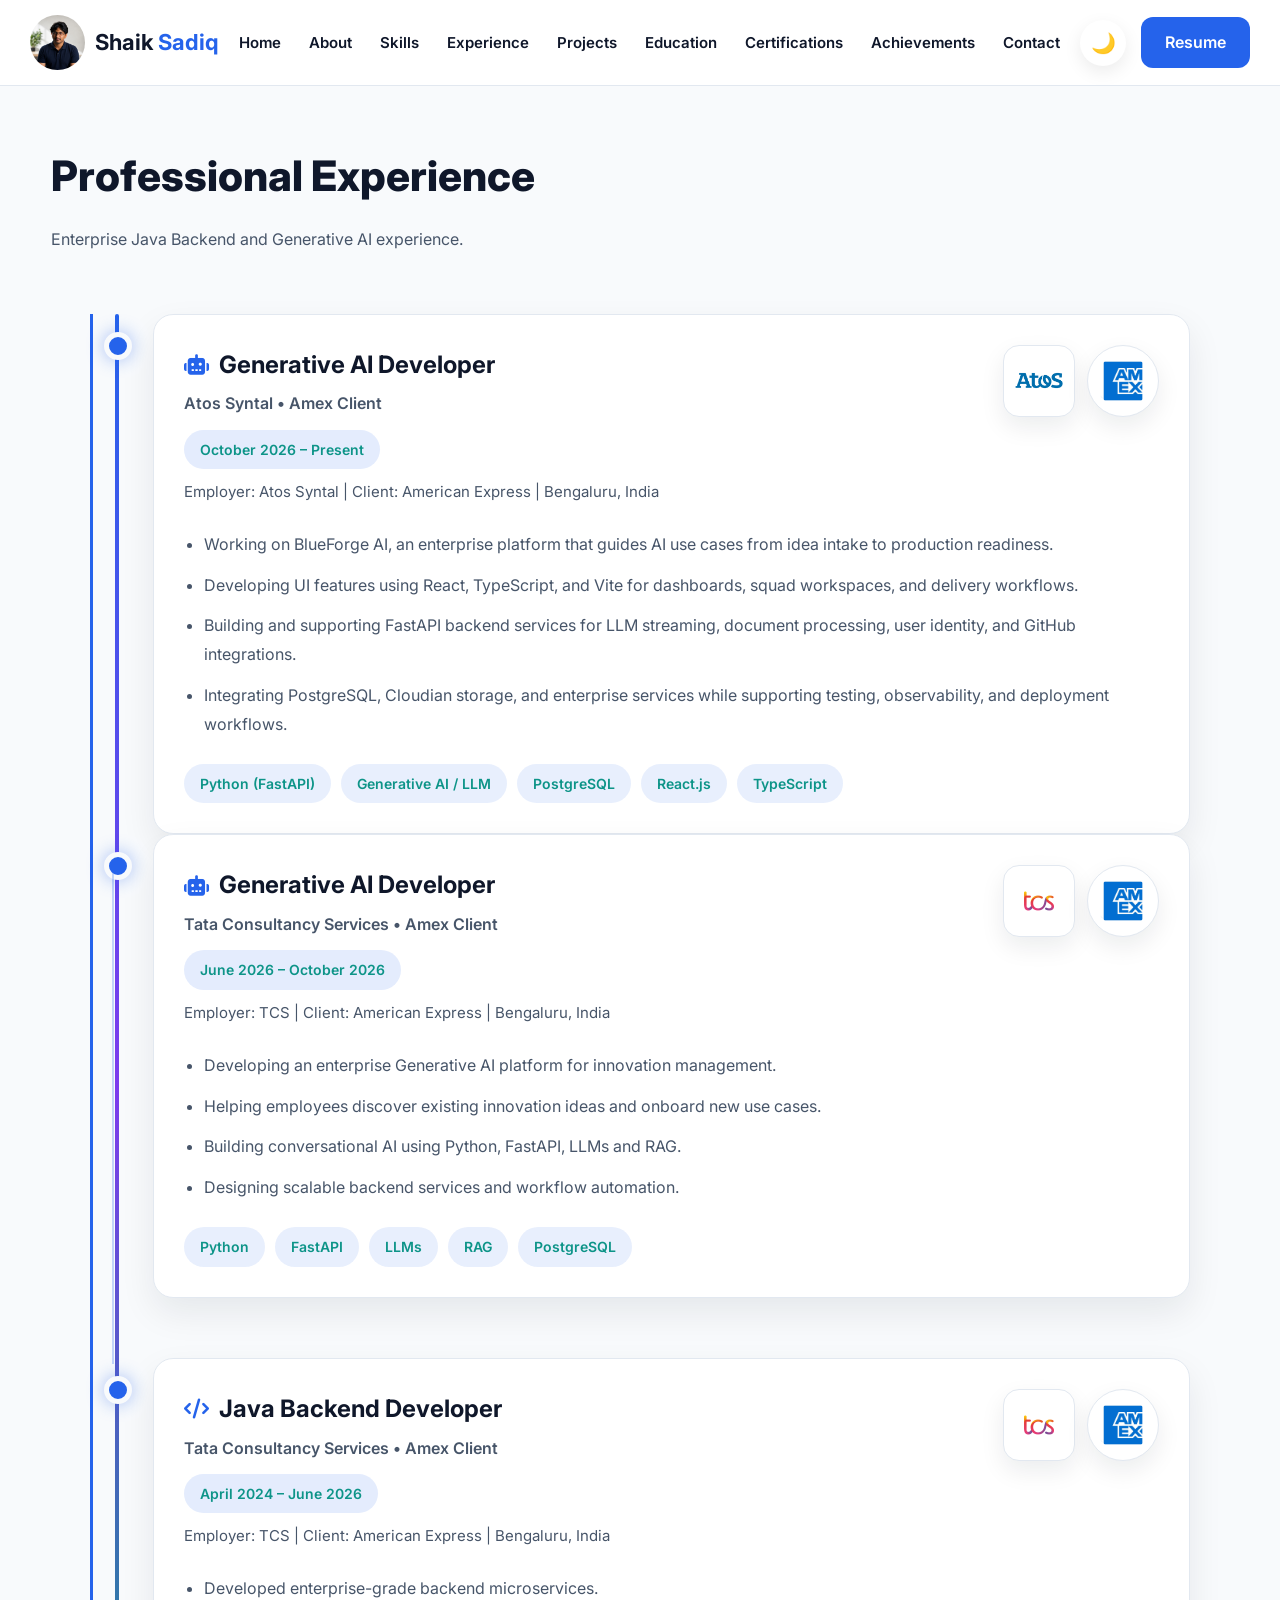
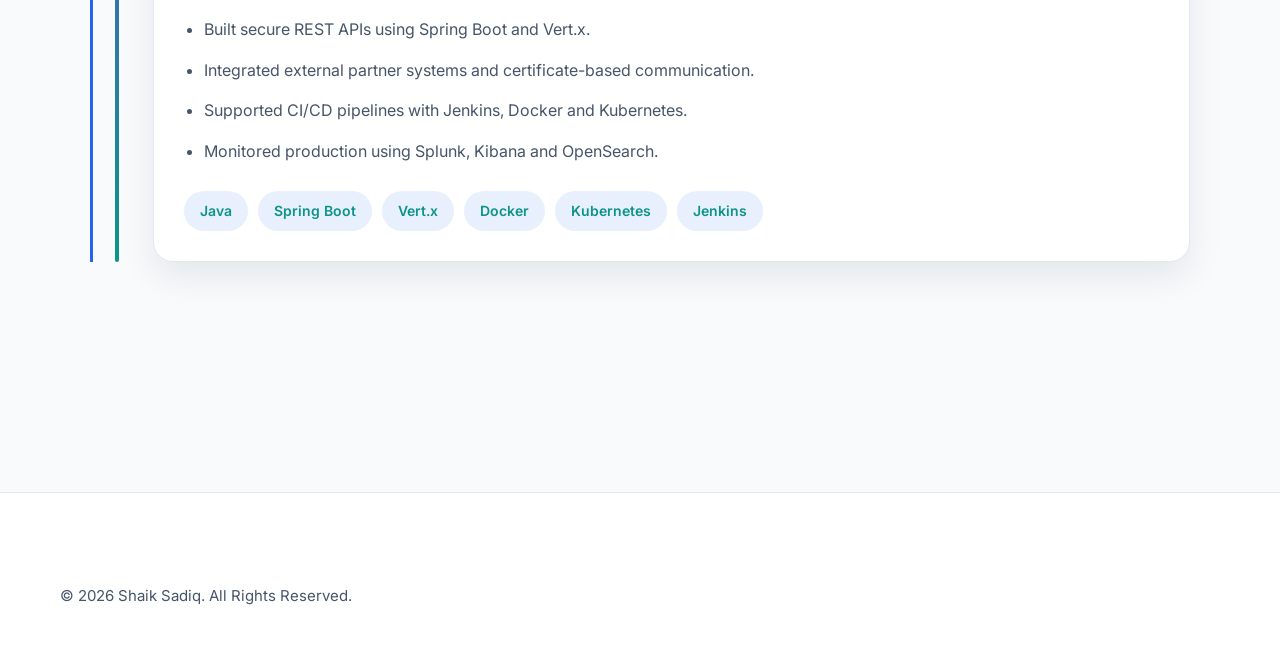
==== commit fa62b4f2: "Modify experience section in experience.html Updated job experience details for Generative AI Develo" ====
--- a/experience.html
+++ b/experience.html
@@ -61,8 +61,39 @@
 <div class="timeline-header">
 <div>
 <h2 class="timeline-title"><i class="fa-solid fa-robot"></i> Generative AI Developer</h2>
+<p class="timeline-role">Atos Syntal • Amex Client</p>
+<span class="timeline-date">October 2026 – Present</span>
+<p class="timeline-location">Employer: Atos Syntal | Client: American Express | Bengaluru, India</p>
+</div>
+<div class="timeline-logos">
+<img src="assets/logos/atos.png" class="timeline-logo" alt="Atos">
+<img src="assets/logos/amex.png" class="timeline-logo timeline-logo--client" alt="American Express">
+</div>
+</div>
+
+<div class="timeline-description">
+<ul>
+<li>Working on BlueForge AI, an enterprise platform that guides AI use cases from idea intake to production readiness.</li>
+<li>Developing UI features using React, TypeScript, and Vite for dashboards, squad workspaces, and delivery workflows.</li>
+<li>Building and supporting FastAPI backend services for LLM streaming, document processing, user identity, and GitHub integrations.</li>
+<li>Integrating PostgreSQL, Cloudian storage, and enterprise services while supporting testing, observability, and deployment workflows.</li>
+</ul>
+</div>
+
+<div class="timeline-tech">
+<span>Python (FastAPI)</span><span>Generative AI / LLM</span><span>PostgreSQL</span><span>React.js</span><span>TypeScript</span>
+</div>
+
+</div>
+
+<div class="timeline-item reveal">
+<div class="timeline-card">
+
+<div class="timeline-header">
+<div>
+<h2 class="timeline-title"><i class="fa-solid fa-robot"></i> Generative AI Developer</h2>
 <p class="timeline-role">Tata Consultancy Services • Amex Client</p>
-<span class="timeline-date">June 2026 – Present</span>
+<span class="timeline-date">June 2026 – October 2026</span>
 <p class="timeline-location">Employer: TCS | Client: American Express | Bengaluru, India</p>
 </div>
 <div class="timeline-logos">
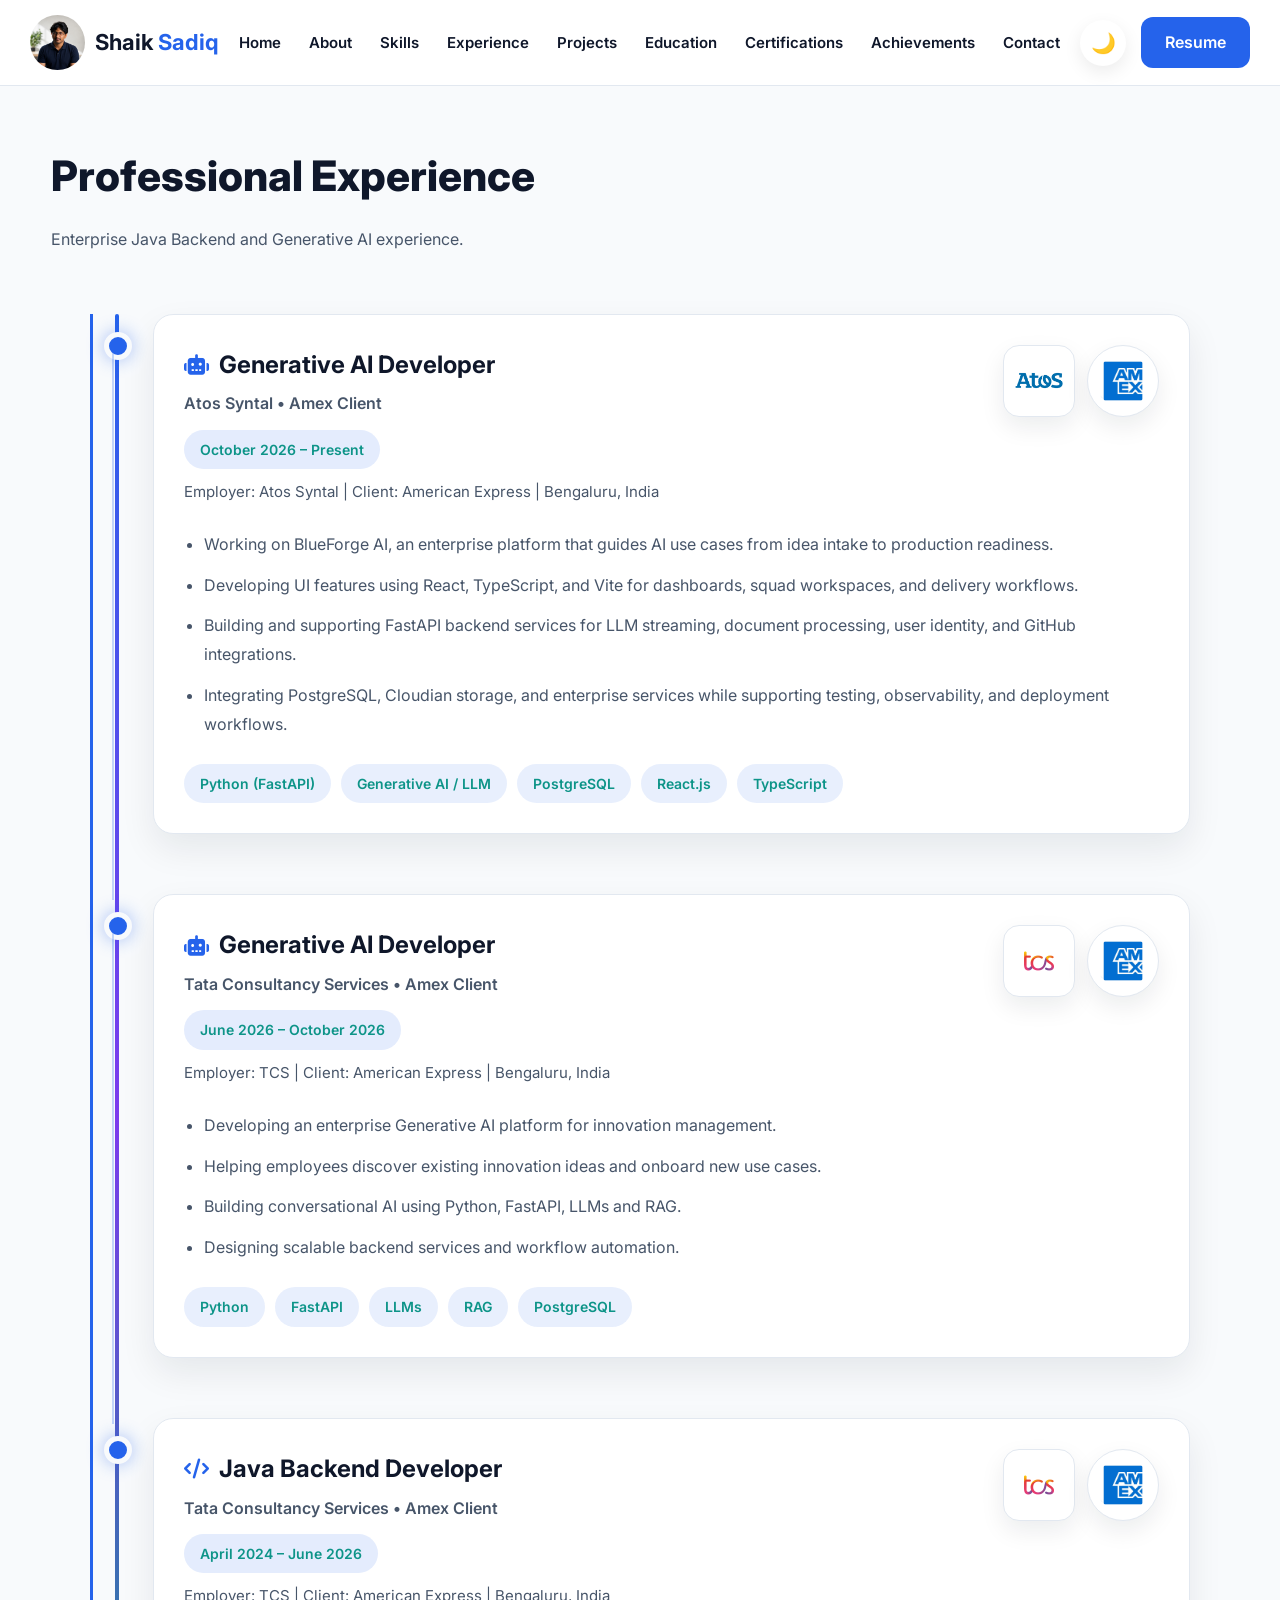
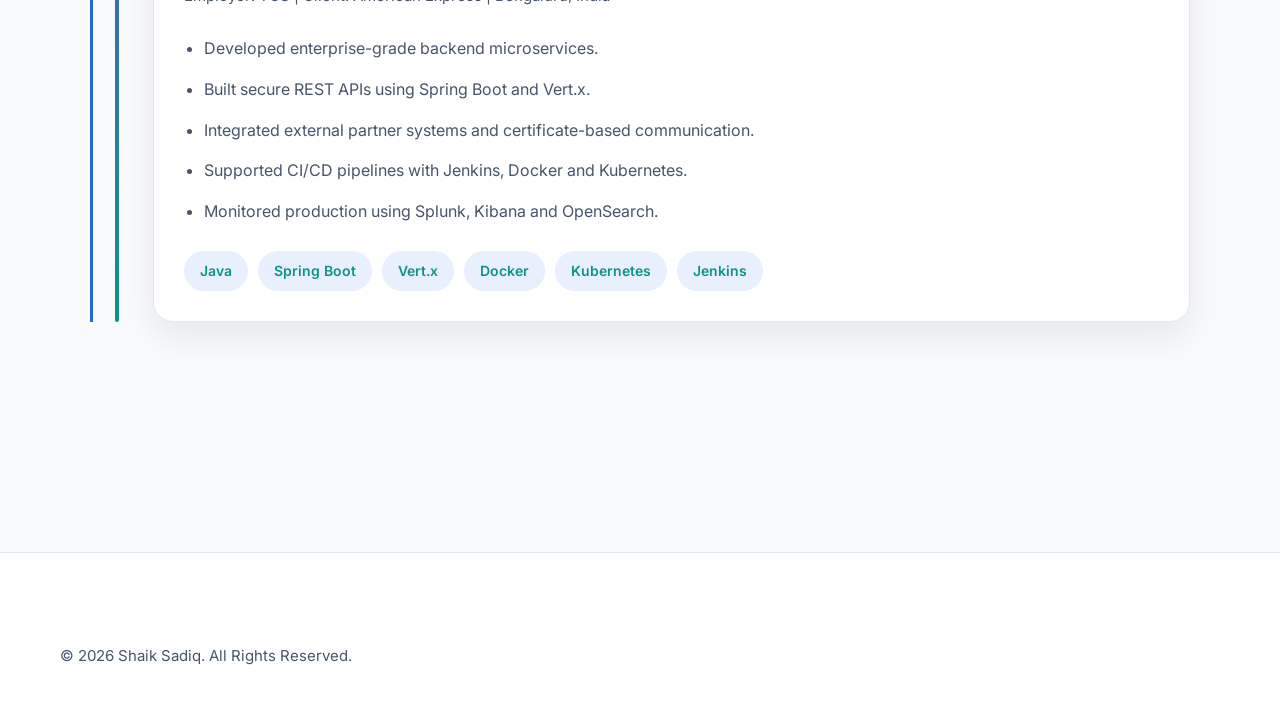
==== commit cfc9912c: "Fix HTML structure in experience.html" ====
--- a/experience.html
+++ b/experience.html
@@ -85,6 +85,7 @@
 </div>
 
 </div>
+</div>
 
 <div class="timeline-item reveal">
 <div class="timeline-card">
